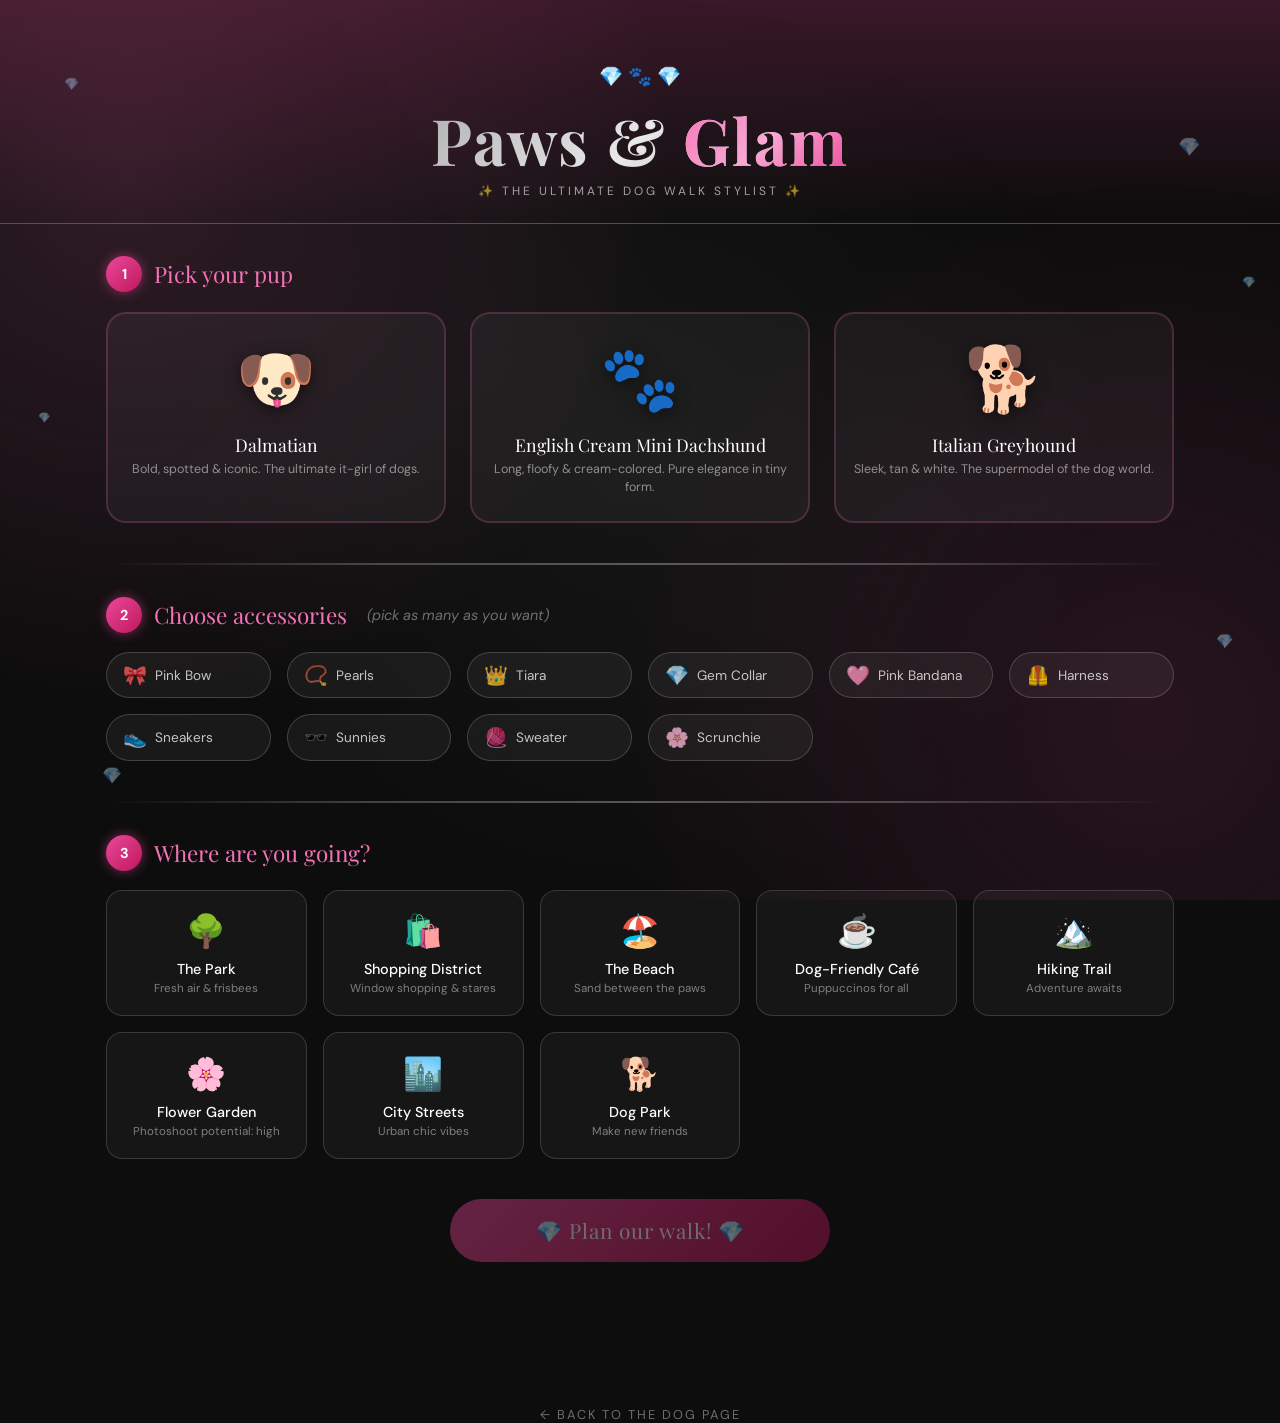
==== dogwalk.html @ 313663db "Add files via upload" ====
<!DOCTYPE html>
<html lang="en">
<head>
<meta charset="UTF-8">
<meta name="viewport" content="width=device-width, initial-scale=1.0">
<title>Paws & Glam 🐾 Dog Walk Planner</title>
<link href="https://fonts.googleapis.com/css2?family=Playfair+Display:ital,wght@0,400;0,700;1,400&family=DM+Sans:wght@300;400;500&display=swap" rel="stylesheet">
<style>
  :root {
    --pink: #f472b6;
    --hot-pink: #ec4899;
    --deep-pink: #be185d;
    --blush: #fce7f3;
    --black: #0d0d0d;
    --silver: #c0c0c0;
    --chrome: linear-gradient(135deg, #e8e8e8, #a0a0a0, #e8e8e8, #888, #e8e8e8);
    --white: #fff;
  }

  * { box-sizing: border-box; margin: 0; padding: 0; }

  body {
    font-family: 'DM Sans', sans-serif;
    background: #0d0d0d;
    color: #fff;
    min-height: 100vh;
    overflow-x: hidden;
  }

  /* ✨ Gem sparkles background */
  body::before {
    content: '';
    position: fixed;
    inset: 0;
    background-image:
      radial-gradient(circle at 10% 20%, rgba(244,114,182,0.15) 0%, transparent 40%),
      radial-gradient(circle at 90% 80%, rgba(236,72,153,0.12) 0%, transparent 40%),
      radial-gradient(circle at 50% 50%, rgba(192,192,192,0.05) 0%, transparent 60%);
    pointer-events: none;
    z-index: 0;
  }

  .sparkle {
    position: fixed;
    pointer-events: none;
    z-index: 0;
    animation: twinkle 3s infinite ease-in-out;
  }
  .sparkle::before {
    content: '💎';
    font-size: var(--sz, 14px);
    opacity: 0.4;
  }
  @keyframes twinkle {
    0%, 100% { opacity: 0.2; transform: scale(1) rotate(0deg); }
    50% { opacity: 0.7; transform: scale(1.3) rotate(20deg); }
  }

  header {
    position: relative;
    z-index: 10;
    text-align: center;
    padding: 3rem 1rem 1.5rem;
    background: linear-gradient(180deg, rgba(236,72,153,0.2) 0%, transparent 100%);
    border-bottom: 1px solid rgba(244,114,182,0.3);
  }

  header h1 {
    font-family: 'Playfair Display', serif;
    font-size: clamp(2.2rem, 6vw, 4rem);
    background: var(--chrome);
    -webkit-background-clip: text;
    -webkit-text-fill-color: transparent;
    background-clip: text;
    letter-spacing: 2px;
    text-shadow: none;
    line-height: 1.1;
  }

  header h1 span {
    background: linear-gradient(135deg, #f472b6, #f9a8d4, #ec4899);
    -webkit-background-clip: text;
    -webkit-text-fill-color: transparent;
    background-clip: text;
  }

  header p {
    font-size: 1rem;
    color: rgba(255,255,255,0.6);
    margin-top: 0.5rem;
    letter-spacing: 3px;
    text-transform: uppercase;
    font-size: 0.75rem;
  }

  .gem-divider {
    display: flex;
    justify-content: center;
    gap: 0.5rem;
    margin: 1rem 0;
    font-size: 1.2rem;
  }

  /* Steps */
  .steps-container {
    position: relative;
    z-index: 10;
    max-width: 1100px;
    margin: 0 auto;
    padding: 2rem 1rem 4rem;
  }

  .step-label {
    font-family: 'Playfair Display', serif;
    font-size: 1.4rem;
    color: var(--pink);
    margin-bottom: 1.2rem;
    display: flex;
    align-items: center;
    gap: 0.75rem;
  }

  .step-label .num {
    width: 36px;
    height: 36px;
    border-radius: 50%;
    background: linear-gradient(135deg, #ec4899, #be185d);
    display: flex;
    align-items: center;
    justify-content: center;
    font-size: 0.9rem;
    font-family: 'DM Sans', sans-serif;
    color: white;
    font-weight: 700;
    flex-shrink: 0;
    box-shadow: 0 0 12px rgba(236,72,153,0.5);
  }

  /* Dog cards */
  .dog-grid {
    display: grid;
    grid-template-columns: repeat(3, 1fr);
    gap: 1.5rem;
    margin-bottom: 2.5rem;
  }

  @media (max-width: 600px) { .dog-grid { grid-template-columns: 1fr; } }

  .dog-card {
    background: rgba(255,255,255,0.04);
    border: 2px solid rgba(244,114,182,0.2);
    border-radius: 20px;
    padding: 1.5rem 1rem;
    text-align: center;
    cursor: pointer;
    transition: all 0.3s ease;
    position: relative;
    overflow: hidden;
  }

  .dog-card::before {
    content: '';
    position: absolute;
    inset: 0;
    background: linear-gradient(135deg, rgba(244,114,182,0.1), transparent);
    opacity: 0;
    transition: opacity 0.3s;
  }

  .dog-card:hover::before, .dog-card.selected::before { opacity: 1; }

  .dog-card:hover, .dog-card.selected {
    border-color: var(--pink);
    transform: translateY(-4px);
    box-shadow: 0 8px 30px rgba(236,72,153,0.3), 0 0 0 1px rgba(244,114,182,0.3);
  }

  .dog-card.selected {
    border-color: var(--hot-pink);
    box-shadow: 0 8px 30px rgba(236,72,153,0.5), 0 0 20px rgba(236,72,153,0.2);
  }

  .dog-emoji {
    font-size: 4rem;
    display: block;
    margin-bottom: 0.75rem;
    filter: drop-shadow(0 4px 8px rgba(0,0,0,0.5));
  }

  .dog-name {
    font-family: 'Playfair Display', serif;
    font-size: 1.1rem;
    color: #fff;
    margin-bottom: 0.25rem;
  }

  .dog-desc {
    font-size: 0.78rem;
    color: rgba(255,255,255,0.5);
    line-height: 1.5;
  }

  .selected-badge {
    display: none;
    position: absolute;
    top: 10px;
    right: 10px;
    background: var(--hot-pink);
    color: white;
    font-size: 0.65rem;
    padding: 2px 8px;
    border-radius: 20px;
    font-weight: 700;
    letter-spacing: 1px;
    text-transform: uppercase;
  }

  .dog-card.selected .selected-badge { display: block; }

  /* Accessories */
  .acc-grid {
    display: grid;
    grid-template-columns: repeat(auto-fill, minmax(140px, 1fr));
    gap: 1rem;
    margin-bottom: 2.5rem;
  }

  .acc-chip {
    background: rgba(255,255,255,0.05);
    border: 1.5px solid rgba(192,192,192,0.25);
    border-radius: 50px;
    padding: 0.6rem 1rem;
    display: flex;
    align-items: center;
    gap: 0.5rem;
    cursor: pointer;
    transition: all 0.2s;
    font-size: 0.85rem;
    color: rgba(255,255,255,0.75);
    user-select: none;
  }

  .acc-chip:hover {
    border-color: var(--silver);
    background: rgba(192,192,192,0.1);
    color: #fff;
  }

  .acc-chip.selected {
    background: linear-gradient(135deg, rgba(244,114,182,0.25), rgba(236,72,153,0.15));
    border-color: var(--pink);
    color: #fff;
    box-shadow: 0 0 12px rgba(236,72,153,0.2);
  }

  .acc-chip .acc-icon { font-size: 1.2rem; }

  /* Walk locations */
  .loc-grid {
    display: grid;
    grid-template-columns: repeat(auto-fill, minmax(180px, 1fr));
    gap: 1rem;
    margin-bottom: 2.5rem;
  }

  .loc-card {
    background: rgba(255,255,255,0.04);
    border: 1.5px solid rgba(192,192,192,0.2);
    border-radius: 16px;
    padding: 1.2rem 1rem;
    cursor: pointer;
    transition: all 0.25s;
    text-align: center;
  }

  .loc-card:hover {
    border-color: rgba(244,114,182,0.4);
    background: rgba(244,114,182,0.07);
    transform: translateY(-2px);
  }

  .loc-card.selected {
    border-color: var(--pink);
    background: rgba(244,114,182,0.12);
    box-shadow: 0 4px 20px rgba(236,72,153,0.2);
  }

  .loc-icon { font-size: 2rem; display: block; margin-bottom: 0.5rem; }
  .loc-name { font-size: 0.9rem; font-weight: 500; color: #fff; }
  .loc-vibe { font-size: 0.72rem; color: rgba(255,255,255,0.45); margin-top: 0.2rem; }

  /* Go button */
  .go-btn {
    display: block;
    width: 100%;
    max-width: 380px;
    margin: 2rem auto;
    padding: 1.1rem 2rem;
    background: linear-gradient(135deg, #ec4899, #be185d, #ec4899);
    background-size: 200% auto;
    color: white;
    font-family: 'Playfair Display', serif;
    font-size: 1.3rem;
    border: none;
    border-radius: 50px;
    cursor: pointer;
    transition: all 0.4s;
    letter-spacing: 1px;
    box-shadow: 0 4px 25px rgba(236,72,153,0.4), inset 0 1px 0 rgba(255,255,255,0.2);
    position: relative;
    z-index: 10;
  }

  .go-btn:hover {
    background-position: right center;
    transform: translateY(-2px);
    box-shadow: 0 8px 35px rgba(236,72,153,0.6);
  }

  .go-btn:disabled {
    opacity: 0.4;
    cursor: not-allowed;
    transform: none;
    box-shadow: none;
  }

  /* Result card */
  .result-card {
    display: none;
    position: relative;
    z-index: 10;
    background: rgba(255,255,255,0.04);
    border: 1px solid rgba(244,114,182,0.4);
    border-radius: 24px;
    padding: 2.5rem 2rem;
    margin-top: 2rem;
    text-align: center;
    overflow: hidden;
    animation: slideUp 0.5s ease;
  }

  .result-card.visible { display: block; }

  @keyframes slideUp {
    from { opacity: 0; transform: translateY(30px); }
    to { opacity: 1; transform: translateY(0); }
  }

  .result-card::before {
    content: '';
    position: absolute;
    inset: 0;
    background: linear-gradient(135deg, rgba(244,114,182,0.08), rgba(0,0,0,0) 60%, rgba(192,192,192,0.05));
    pointer-events: none;
  }

  .result-scene {
    font-size: 5rem;
    display: block;
    margin: 1rem auto;
    line-height: 1;
    animation: bounce 1s ease infinite alternate;
  }

  @keyframes bounce {
    from { transform: translateY(0); }
    to { transform: translateY(-8px); }
  }

  .result-title {
    font-family: 'Playfair Display', serif;
    font-size: 1.8rem;
    color: var(--pink);
    margin-bottom: 0.75rem;
  }

  .result-story {
    font-size: 1rem;
    color: rgba(255,255,255,0.8);
    line-height: 1.8;
    max-width: 600px;
    margin: 0 auto 1.5rem;
  }

  .result-tags {
    display: flex;
    flex-wrap: wrap;
    gap: 0.5rem;
    justify-content: center;
    margin-bottom: 1.5rem;
  }

  .result-tag {
    background: linear-gradient(135deg, rgba(244,114,182,0.2), rgba(192,192,192,0.1));
    border: 1px solid rgba(244,114,182,0.4);
    border-radius: 50px;
    padding: 0.3rem 0.9rem;
    font-size: 0.8rem;
    color: var(--blush);
  }

  .again-btn {
    background: transparent;
    border: 1.5px solid rgba(244,114,182,0.5);
    color: var(--pink);
    padding: 0.7rem 2rem;
    border-radius: 50px;
    cursor: pointer;
    font-family: 'DM Sans', sans-serif;
    font-size: 0.9rem;
    transition: all 0.2s;
    margin-top: 0.5rem;
  }

  .again-btn:hover {
    background: rgba(244,114,182,0.1);
    border-color: var(--pink);
  }

  .loading-dots {
    display: inline-flex;
    gap: 6px;
    margin-top: 0.5rem;
  }

  .loading-dots span {
    width: 8px; height: 8px;
    background: var(--pink);
    border-radius: 50%;
    animation: dot 1.2s infinite ease-in-out;
  }

  .loading-dots span:nth-child(2) { animation-delay: 0.2s; }
  .loading-dots span:nth-child(3) { animation-delay: 0.4s; }

  @keyframes dot {
    0%, 80%, 100% { transform: scale(0.6); opacity: 0.4; }
    40% { transform: scale(1); opacity: 1; }
  }

  /* Chrome divider */
  .chrome-line {
    height: 2px;
    background: linear-gradient(90deg, transparent, #c0c0c0, #fff, #c0c0c0, transparent);
    margin: 2rem 0;
    border: none;
    opacity: 0.3;
  }

  .back-link {
    display: block;
    text-align: center;
    margin-top: 3rem;
    color: rgba(255,255,255,0.4);
    text-decoration: none;
    font-size: 0.8rem;
    letter-spacing: 2px;
    text-transform: uppercase;
    position: relative;
    z-index: 10;
    transition: color 0.2s;
  }
  .back-link:hover { color: var(--pink); }
</style>
</head>
<body>

<!-- Sparkle gems scattered in background -->
<div class="sparkle" style="top:8%;left:5%;--sz:12px;animation-delay:0s"></div>
<div class="sparkle" style="top:15%;left:92%;--sz:18px;animation-delay:0.8s"></div>
<div class="sparkle" style="top:45%;left:3%;--sz:10px;animation-delay:1.5s"></div>
<div class="sparkle" style="top:70%;left:95%;--sz:14px;animation-delay:0.4s"></div>
<div class="sparkle" style="top:85%;left:8%;--sz:16px;animation-delay:1.1s"></div>
<div class="sparkle" style="top:30%;left:97%;--sz:11px;animation-delay:2s"></div>

<header>
  <div class="gem-divider">💎 🐾 💎</div>
  <h1>Paws &amp; <span>Glam</span></h1>
  <p>✨ The ultimate dog walk stylist ✨</p>
</header>

<div class="steps-container">

  <!-- Step 1: Choose Dog -->
  <div class="step-label">
    <span class="num">1</span>
    Pick your pup
  </div>

  <div class="dog-grid">
    <div class="dog-card" data-dog="dalmatian" onclick="selectDog(this)">
      <span class="selected-badge">selected</span>
      <span class="dog-emoji">🐶</span>
      <div class="dog-name">Dalmatian</div>
      <div class="dog-desc">Bold, spotted & iconic. The ultimate it-girl of dogs.</div>
    </div>
    <div class="dog-card" data-dog="dachshund" onclick="selectDog(this)">
      <span class="selected-badge">selected</span>
      <span class="dog-emoji">🐾</span>
      <div class="dog-name">English Cream Mini Dachshund</div>
      <div class="dog-desc">Long, floofy & cream-colored. Pure elegance in tiny form.</div>
    </div>
    <div class="dog-card" data-dog="iggy" onclick="selectDog(this)">
      <span class="selected-badge">selected</span>
      <span class="dog-emoji">🐕</span>
      <div class="dog-name">Italian Greyhound</div>
      <div class="dog-desc">Sleek, tan & white. The supermodel of the dog world.</div>
    </div>
  </div>

  <hr class="chrome-line">

  <!-- Step 2: Accessories -->
  <div class="step-label">
    <span class="num">2</span>
    Choose accessories <span style="font-size:0.9rem;color:rgba(255,255,255,0.4);font-family:'DM Sans',sans-serif;font-style:italic;margin-left:0.5rem">(pick as many as you want)</span>
  </div>

  <div class="acc-grid" id="accGrid">
    <div class="acc-chip" data-acc="Pink Bow" onclick="toggleAcc(this)"><span class="acc-icon">🎀</span> Pink Bow</div>
    <div class="acc-chip" data-acc="Pearl Necklace" onclick="toggleAcc(this)"><span class="acc-icon">📿</span> Pearls</div>
    <div class="acc-chip" data-acc="Tiny Tiara" onclick="toggleAcc(this)"><span class="acc-icon">👑</span> Tiara</div>
    <div class="acc-chip" data-acc="Gem Collar" onclick="toggleAcc(this)"><span class="acc-icon">💎</span> Gem Collar</div>
    <div class="acc-chip" data-acc="Pink Bandana" onclick="toggleAcc(this)"><span class="acc-icon">🩷</span> Pink Bandana</div>
    <div class="acc-chip" data-acc="Sports Harness" onclick="toggleAcc(this)"><span class="acc-icon">🦺</span> Harness</div>
    <div class="acc-chip" data-acc="Tiny Sneakers" onclick="toggleAcc(this)"><span class="acc-icon">👟</span> Sneakers</div>
    <div class="acc-chip" data-acc="Sunglasses" onclick="toggleAcc(this)"><span class="acc-icon">🕶️</span> Sunnies</div>
    <div class="acc-chip" data-acc="Fluffy Sweater" onclick="toggleAcc(this)"><span class="acc-icon">🧶</span> Sweater</div>
    <div class="acc-chip" data-acc="Scrunchie" onclick="toggleAcc(this)"><span class="acc-icon">🌸</span> Scrunchie</div>
  </div>

  <hr class="chrome-line">

  <!-- Step 3: Walk location -->
  <div class="step-label">
    <span class="num">3</span>
    Where are you going?
  </div>

  <div class="loc-grid" id="locGrid">
    <div class="loc-card" data-loc="the park" data-emoji="🌳" onclick="selectLoc(this)">
      <span class="loc-icon">🌳</span>
      <div class="loc-name">The Park</div>
      <div class="loc-vibe">Fresh air & frisbees</div>
    </div>
    <div class="loc-card" data-loc="a fancy shopping district" data-emoji="🛍️" onclick="selectLoc(this)">
      <span class="loc-icon">🛍️</span>
      <div class="loc-name">Shopping District</div>
      <div class="loc-vibe">Window shopping & stares</div>
    </div>
    <div class="loc-card" data-loc="the beach" data-emoji="🏖️" onclick="selectLoc(this)">
      <span class="loc-icon">🏖️</span>
      <div class="loc-name">The Beach</div>
      <div class="loc-vibe">Sand between the paws</div>
    </div>
    <div class="loc-card" data-loc="a dog-friendly café" data-emoji="☕" onclick="selectLoc(this)">
      <span class="loc-icon">☕</span>
      <div class="loc-name">Dog-Friendly Café</div>
      <div class="loc-vibe">Puppuccinos for all</div>
    </div>
    <div class="loc-card" data-loc="a hiking trail" data-emoji="🏔️" onclick="selectLoc(this)">
      <span class="loc-icon">🏔️</span>
      <div class="loc-name">Hiking Trail</div>
      <div class="loc-vibe">Adventure awaits</div>
    </div>
    <div class="loc-card" data-loc="a flower garden" data-emoji="🌸" onclick="selectLoc(this)">
      <span class="loc-icon">🌸</span>
      <div class="loc-name">Flower Garden</div>
      <div class="loc-vibe">Photoshoot potential: high</div>
    </div>
    <div class="loc-card" data-loc="the city streets" data-emoji="🏙️" onclick="selectLoc(this)">
      <span class="loc-icon">🏙️</span>
      <div class="loc-name">City Streets</div>
      <div class="loc-vibe">Urban chic vibes</div>
    </div>
    <div class="loc-card" data-loc="a dog park" data-emoji="🐕" onclick="selectLoc(this)">
      <span class="loc-icon">🐕</span>
      <div class="loc-name">Dog Park</div>
      <div class="loc-vibe">Make new friends</div>
    </div>
  </div>

  <button class="go-btn" id="goBtn" onclick="generateWalk()" disabled>
    💎 Plan our walk! 💎
  </button>

  <!-- Result -->
  <div class="result-card" id="resultCard">
    <span class="result-scene" id="resultScene">🐾</span>
    <div class="result-title" id="resultTitle">Walk of the Century</div>
    <div class="result-story" id="resultStory">
      <div class="loading-dots"><span></span><span></span><span></span></div>
    </div>
    <div class="result-tags" id="resultTags"></div>
    <button class="again-btn" onclick="resetAll()">↩ Start over</button>
  </div>

</div>

<a href="scratch.html" class="back-link">← Back to the dog page</a>

<script>
  let selectedDog = null;
  let selectedAccs = new Set();
  let selectedLoc = null;

  const dogEmojis = {
    dalmatian: '🐶',
    dachshund: '🐾',
    iggy: '🐕'
  };

  const dogNames = {
    dalmatian: 'Dalmatian',
    dachshund: 'English Cream Mini Dachshund',
    iggy: 'Italian Greyhound'
  };

  function selectDog(el) {
    document.querySelectorAll('.dog-card').forEach(c => c.classList.remove('selected'));
    el.classList.add('selected');
    selectedDog = el.dataset.dog;
    checkReady();
  }

  function toggleAcc(el) {
    el.classList.toggle('selected');
    if (el.classList.contains('selected')) {
      selectedAccs.add(el.dataset.acc);
    } else {
      selectedAccs.delete(el.dataset.acc);
    }
  }

  function selectLoc(el) {
    document.querySelectorAll('.loc-card').forEach(c => c.classList.remove('selected'));
    el.classList.add('selected');
    selectedLoc = { name: el.dataset.loc, emoji: el.dataset.emoji };
    checkReady();
  }

  function checkReady() {
    document.getElementById('goBtn').disabled = !(selectedDog && selectedLoc);
  }

  async function generateWalk() {
    if (!selectedDog || !selectedLoc) return;

    const card = document.getElementById('resultCard');
    card.classList.add('visible');
    card.scrollIntoView({ behavior: 'smooth', block: 'center' });

    document.getElementById('resultScene').textContent = '✨';
    document.getElementById('resultTitle').textContent = 'Styling your pup...';
    document.getElementById('resultStory').innerHTML = '<div class="loading-dots"><span></span><span></span><span></span></div>';
    document.getElementById('resultTags').innerHTML = '';
    document.getElementById('goBtn').disabled = true;

    const accList = selectedAccs.size > 0
      ? [...selectedAccs].join(', ')
      : 'no accessories (au naturel!)';

    const prompt = `You are a fun, glamorous, pink-obsessed dog lifestyle writer. Write a short, adorable, chic and funny walk story (3-4 sentences) about taking a ${dogNames[selectedDog]} wearing ${accList} for a walk to ${selectedLoc.name}. Make it feel luxurious, cute and a little dramatic. End with one sassy walk tip. No hashtags.`;

    try {
      const response = await fetch('https://api.anthropic.com/v1/messages', {
        method: 'POST',
        headers: { 'Content-Type': 'application/json' },
        body: JSON.stringify({
          model: 'claude-sonnet-4-20250514',
          max_tokens: 1000,
          messages: [{ role: 'user', content: prompt }]
        })
      });

      const data = await response.json();
      const story = data.content?.find(b => b.type === 'text')?.text || 'What a stunning walk!';

      document.getElementById('resultScene').textContent = selectedLoc.emoji + ' ' + dogEmojis[selectedDog];
      document.getElementById('resultTitle').textContent = `${dogNames[selectedDog]} does ${selectedLoc.name} 💅`;
      document.getElementById('resultStory').textContent = story;

      const tags = [dogNames[selectedDog], selectedLoc.name, ...selectedAccs].map(t =>
        `<span class="result-tag">${t}</span>`
      ).join('');
      document.getElementById('resultTags').innerHTML = tags;

    } catch (e) {
      document.getElementById('resultStory').textContent = 'Your pup is already the most glamorous one at ' + selectedLoc.name + '. No story needed — just vibes. 💎';
    }

    document.getElementById('goBtn').disabled = false;
  }

  function resetAll() {
    selectedDog = null;
    selectedAccs = new Set();
    selectedLoc = null;
    document.querySelectorAll('.dog-card, .acc-chip, .loc-card').forEach(el => el.classList.remove('selected'));
    document.getElementById('resultCard').classList.remove('visible');
    checkReady();
    window.scrollTo({ top: 0, behavior: 'smooth' });
  }
</script>
</body>
</html>
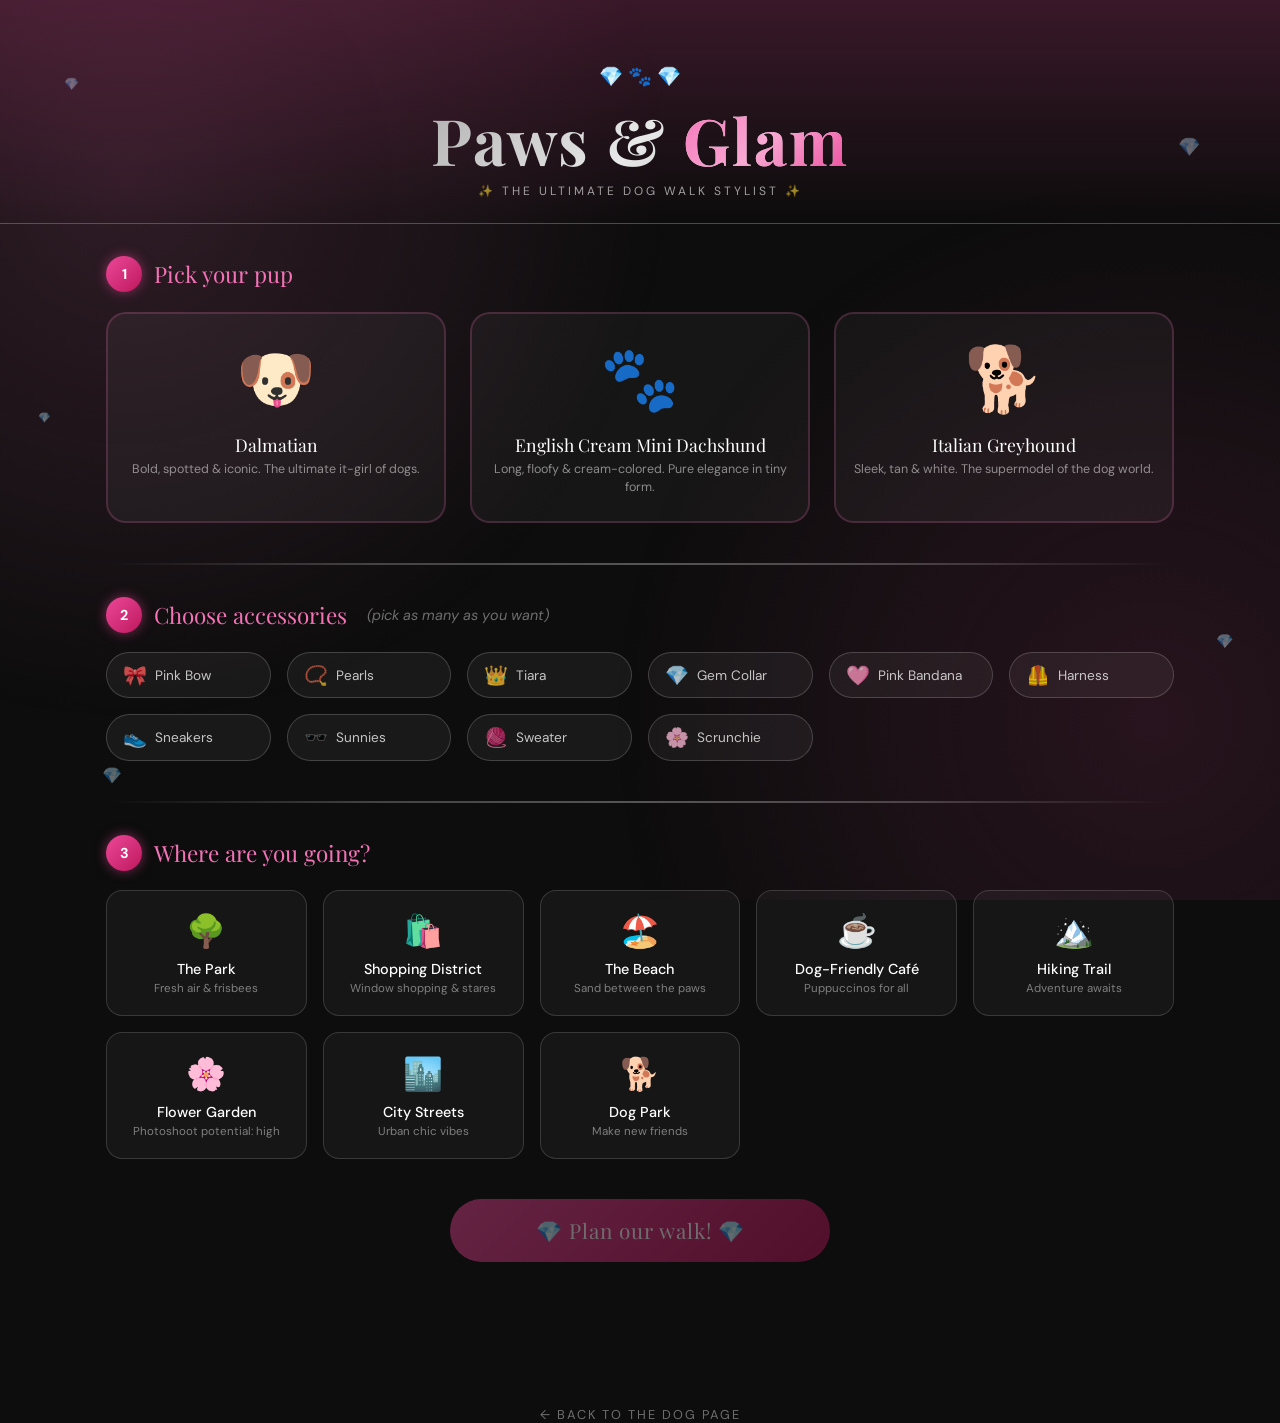
==== commit d5c89a18: "Add files via upload" ====
--- a/dogwalk.html
+++ b/dogwalk.html
@@ -3,490 +3,87 @@
 <head>
 <meta charset="UTF-8">
 <meta name="viewport" content="width=device-width, initial-scale=1.0">
-<title>Paws & Glam 🐾 Dog Walk Planner</title>
+<title>Paws & Glam — Dog Walk Stylist</title>
 <link href="https://fonts.googleapis.com/css2?family=Playfair+Display:ital,wght@0,400;0,700;1,400&family=DM+Sans:wght@300;400;500&display=swap" rel="stylesheet">
 <style>
-  :root {
-    --pink: #f472b6;
-    --hot-pink: #ec4899;
-    --deep-pink: #be185d;
-    --blush: #fce7f3;
-    --black: #0d0d0d;
-    --silver: #c0c0c0;
-    --chrome: linear-gradient(135deg, #e8e8e8, #a0a0a0, #e8e8e8, #888, #e8e8e8);
-    --white: #fff;
-  }
-
-  * { box-sizing: border-box; margin: 0; padding: 0; }
-
-  body {
-    font-family: 'DM Sans', sans-serif;
-    background: #0d0d0d;
-    color: #fff;
-    min-height: 100vh;
-    overflow-x: hidden;
-  }
-
-  /* ✨ Gem sparkles background */
-  body::before {
-    content: '';
-    position: fixed;
-    inset: 0;
-    background-image:
-      radial-gradient(circle at 10% 20%, rgba(244,114,182,0.15) 0%, transparent 40%),
-      radial-gradient(circle at 90% 80%, rgba(236,72,153,0.12) 0%, transparent 40%),
-      radial-gradient(circle at 50% 50%, rgba(192,192,192,0.05) 0%, transparent 60%);
-    pointer-events: none;
-    z-index: 0;
-  }
-
-  .sparkle {
-    position: fixed;
-    pointer-events: none;
-    z-index: 0;
-    animation: twinkle 3s infinite ease-in-out;
-  }
-  .sparkle::before {
-    content: '💎';
-    font-size: var(--sz, 14px);
-    opacity: 0.4;
-  }
-  @keyframes twinkle {
-    0%, 100% { opacity: 0.2; transform: scale(1) rotate(0deg); }
-    50% { opacity: 0.7; transform: scale(1.3) rotate(20deg); }
-  }
-
-  header {
-    position: relative;
-    z-index: 10;
-    text-align: center;
-    padding: 3rem 1rem 1.5rem;
-    background: linear-gradient(180deg, rgba(236,72,153,0.2) 0%, transparent 100%);
-    border-bottom: 1px solid rgba(244,114,182,0.3);
-  }
-
-  header h1 {
-    font-family: 'Playfair Display', serif;
-    font-size: clamp(2.2rem, 6vw, 4rem);
-    background: var(--chrome);
-    -webkit-background-clip: text;
-    -webkit-text-fill-color: transparent;
-    background-clip: text;
-    letter-spacing: 2px;
-    text-shadow: none;
-    line-height: 1.1;
-  }
-
-  header h1 span {
-    background: linear-gradient(135deg, #f472b6, #f9a8d4, #ec4899);
-    -webkit-background-clip: text;
-    -webkit-text-fill-color: transparent;
-    background-clip: text;
-  }
-
-  header p {
-    font-size: 1rem;
-    color: rgba(255,255,255,0.6);
-    margin-top: 0.5rem;
-    letter-spacing: 3px;
-    text-transform: uppercase;
-    font-size: 0.75rem;
-  }
-
-  .gem-divider {
-    display: flex;
-    justify-content: center;
-    gap: 0.5rem;
-    margin: 1rem 0;
-    font-size: 1.2rem;
-  }
-
-  /* Steps */
-  .steps-container {
-    position: relative;
-    z-index: 10;
-    max-width: 1100px;
-    margin: 0 auto;
-    padding: 2rem 1rem 4rem;
-  }
-
-  .step-label {
-    font-family: 'Playfair Display', serif;
-    font-size: 1.4rem;
-    color: var(--pink);
-    margin-bottom: 1.2rem;
-    display: flex;
-    align-items: center;
-    gap: 0.75rem;
-  }
-
-  .step-label .num {
-    width: 36px;
-    height: 36px;
-    border-radius: 50%;
-    background: linear-gradient(135deg, #ec4899, #be185d);
-    display: flex;
-    align-items: center;
-    justify-content: center;
-    font-size: 0.9rem;
-    font-family: 'DM Sans', sans-serif;
-    color: white;
-    font-weight: 700;
-    flex-shrink: 0;
-    box-shadow: 0 0 12px rgba(236,72,153,0.5);
-  }
-
-  /* Dog cards */
-  .dog-grid {
-    display: grid;
-    grid-template-columns: repeat(3, 1fr);
-    gap: 1.5rem;
-    margin-bottom: 2.5rem;
-  }
-
-  @media (max-width: 600px) { .dog-grid { grid-template-columns: 1fr; } }
-
-  .dog-card {
-    background: rgba(255,255,255,0.04);
-    border: 2px solid rgba(244,114,182,0.2);
-    border-radius: 20px;
-    padding: 1.5rem 1rem;
-    text-align: center;
-    cursor: pointer;
-    transition: all 0.3s ease;
-    position: relative;
-    overflow: hidden;
-  }
-
-  .dog-card::before {
-    content: '';
-    position: absolute;
-    inset: 0;
-    background: linear-gradient(135deg, rgba(244,114,182,0.1), transparent);
-    opacity: 0;
-    transition: opacity 0.3s;
-  }
-
-  .dog-card:hover::before, .dog-card.selected::before { opacity: 1; }
-
-  .dog-card:hover, .dog-card.selected {
-    border-color: var(--pink);
-    transform: translateY(-4px);
-    box-shadow: 0 8px 30px rgba(236,72,153,0.3), 0 0 0 1px rgba(244,114,182,0.3);
-  }
-
-  .dog-card.selected {
-    border-color: var(--hot-pink);
-    box-shadow: 0 8px 30px rgba(236,72,153,0.5), 0 0 20px rgba(236,72,153,0.2);
-  }
-
-  .dog-emoji {
-    font-size: 4rem;
-    display: block;
-    margin-bottom: 0.75rem;
-    filter: drop-shadow(0 4px 8px rgba(0,0,0,0.5));
-  }
-
-  .dog-name {
-    font-family: 'Playfair Display', serif;
-    font-size: 1.1rem;
-    color: #fff;
-    margin-bottom: 0.25rem;
-  }
-
-  .dog-desc {
-    font-size: 0.78rem;
-    color: rgba(255,255,255,0.5);
-    line-height: 1.5;
-  }
-
-  .selected-badge {
-    display: none;
-    position: absolute;
-    top: 10px;
-    right: 10px;
-    background: var(--hot-pink);
-    color: white;
-    font-size: 0.65rem;
-    padding: 2px 8px;
-    border-radius: 20px;
-    font-weight: 700;
-    letter-spacing: 1px;
-    text-transform: uppercase;
-  }
-
-  .dog-card.selected .selected-badge { display: block; }
-
-  /* Accessories */
-  .acc-grid {
-    display: grid;
-    grid-template-columns: repeat(auto-fill, minmax(140px, 1fr));
-    gap: 1rem;
-    margin-bottom: 2.5rem;
-  }
-
-  .acc-chip {
-    background: rgba(255,255,255,0.05);
-    border: 1.5px solid rgba(192,192,192,0.25);
-    border-radius: 50px;
-    padding: 0.6rem 1rem;
-    display: flex;
-    align-items: center;
-    gap: 0.5rem;
-    cursor: pointer;
-    transition: all 0.2s;
-    font-size: 0.85rem;
-    color: rgba(255,255,255,0.75);
-    user-select: none;
-  }
-
-  .acc-chip:hover {
-    border-color: var(--silver);
-    background: rgba(192,192,192,0.1);
-    color: #fff;
-  }
-
-  .acc-chip.selected {
-    background: linear-gradient(135deg, rgba(244,114,182,0.25), rgba(236,72,153,0.15));
-    border-color: var(--pink);
-    color: #fff;
-    box-shadow: 0 0 12px rgba(236,72,153,0.2);
-  }
-
-  .acc-chip .acc-icon { font-size: 1.2rem; }
-
-  /* Walk locations */
-  .loc-grid {
-    display: grid;
-    grid-template-columns: repeat(auto-fill, minmax(180px, 1fr));
-    gap: 1rem;
-    margin-bottom: 2.5rem;
-  }
-
-  .loc-card {
-    background: rgba(255,255,255,0.04);
-    border: 1.5px solid rgba(192,192,192,0.2);
-    border-radius: 16px;
-    padding: 1.2rem 1rem;
-    cursor: pointer;
-    transition: all 0.25s;
-    text-align: center;
-  }
-
-  .loc-card:hover {
-    border-color: rgba(244,114,182,0.4);
-    background: rgba(244,114,182,0.07);
-    transform: translateY(-2px);
-  }
-
-  .loc-card.selected {
-    border-color: var(--pink);
-    background: rgba(244,114,182,0.12);
-    box-shadow: 0 4px 20px rgba(236,72,153,0.2);
-  }
-
-  .loc-icon { font-size: 2rem; display: block; margin-bottom: 0.5rem; }
-  .loc-name { font-size: 0.9rem; font-weight: 500; color: #fff; }
-  .loc-vibe { font-size: 0.72rem; color: rgba(255,255,255,0.45); margin-top: 0.2rem; }
-
-  /* Go button */
-  .go-btn {
-    display: block;
-    width: 100%;
-    max-width: 380px;
-    margin: 2rem auto;
-    padding: 1.1rem 2rem;
-    background: linear-gradient(135deg, #ec4899, #be185d, #ec4899);
-    background-size: 200% auto;
-    color: white;
-    font-family: 'Playfair Display', serif;
-    font-size: 1.3rem;
-    border: none;
-    border-radius: 50px;
-    cursor: pointer;
-    transition: all 0.4s;
-    letter-spacing: 1px;
-    box-shadow: 0 4px 25px rgba(236,72,153,0.4), inset 0 1px 0 rgba(255,255,255,0.2);
-    position: relative;
-    z-index: 10;
-  }
-
-  .go-btn:hover {
-    background-position: right center;
-    transform: translateY(-2px);
-    box-shadow: 0 8px 35px rgba(236,72,153,0.6);
-  }
-
-  .go-btn:disabled {
-    opacity: 0.4;
-    cursor: not-allowed;
-    transform: none;
-    box-shadow: none;
-  }
-
-  /* Result card */
-  .result-card {
-    display: none;
-    position: relative;
-    z-index: 10;
-    background: rgba(255,255,255,0.04);
-    border: 1px solid rgba(244,114,182,0.4);
-    border-radius: 24px;
-    padding: 2.5rem 2rem;
-    margin-top: 2rem;
-    text-align: center;
-    overflow: hidden;
-    animation: slideUp 0.5s ease;
-  }
-
-  .result-card.visible { display: block; }
-
-  @keyframes slideUp {
-    from { opacity: 0; transform: translateY(30px); }
-    to { opacity: 1; transform: translateY(0); }
-  }
-
-  .result-card::before {
-    content: '';
-    position: absolute;
-    inset: 0;
-    background: linear-gradient(135deg, rgba(244,114,182,0.08), rgba(0,0,0,0) 60%, rgba(192,192,192,0.05));
-    pointer-events: none;
-  }
-
-  .result-scene {
-    font-size: 5rem;
-    display: block;
-    margin: 1rem auto;
-    line-height: 1;
-    animation: bounce 1s ease infinite alternate;
-  }
-
-  @keyframes bounce {
-    from { transform: translateY(0); }
-    to { transform: translateY(-8px); }
-  }
-
-  .result-title {
-    font-family: 'Playfair Display', serif;
-    font-size: 1.8rem;
-    color: var(--pink);
-    margin-bottom: 0.75rem;
-  }
-
-  .result-story {
-    font-size: 1rem;
-    color: rgba(255,255,255,0.8);
-    line-height: 1.8;
-    max-width: 600px;
-    margin: 0 auto 1.5rem;
-  }
-
-  .result-tags {
-    display: flex;
-    flex-wrap: wrap;
-    gap: 0.5rem;
-    justify-content: center;
-    margin-bottom: 1.5rem;
-  }
-
-  .result-tag {
-    background: linear-gradient(135deg, rgba(244,114,182,0.2), rgba(192,192,192,0.1));
-    border: 1px solid rgba(244,114,182,0.4);
-    border-radius: 50px;
-    padding: 0.3rem 0.9rem;
-    font-size: 0.8rem;
-    color: var(--blush);
-  }
-
-  .again-btn {
-    background: transparent;
-    border: 1.5px solid rgba(244,114,182,0.5);
-    color: var(--pink);
-    padding: 0.7rem 2rem;
-    border-radius: 50px;
-    cursor: pointer;
-    font-family: 'DM Sans', sans-serif;
-    font-size: 0.9rem;
-    transition: all 0.2s;
-    margin-top: 0.5rem;
-  }
-
-  .again-btn:hover {
-    background: rgba(244,114,182,0.1);
-    border-color: var(--pink);
-  }
-
-  .loading-dots {
-    display: inline-flex;
-    gap: 6px;
-    margin-top: 0.5rem;
-  }
-
-  .loading-dots span {
-    width: 8px; height: 8px;
-    background: var(--pink);
-    border-radius: 50%;
-    animation: dot 1.2s infinite ease-in-out;
-  }
-
-  .loading-dots span:nth-child(2) { animation-delay: 0.2s; }
-  .loading-dots span:nth-child(3) { animation-delay: 0.4s; }
-
-  @keyframes dot {
-    0%, 80%, 100% { transform: scale(0.6); opacity: 0.4; }
-    40% { transform: scale(1); opacity: 1; }
-  }
-
-  /* Chrome divider */
-  .chrome-line {
-    height: 2px;
-    background: linear-gradient(90deg, transparent, #c0c0c0, #fff, #c0c0c0, transparent);
-    margin: 2rem 0;
-    border: none;
-    opacity: 0.3;
-  }
-
-  .back-link {
-    display: block;
-    text-align: center;
-    margin-top: 3rem;
-    color: rgba(255,255,255,0.4);
-    text-decoration: none;
-    font-size: 0.8rem;
-    letter-spacing: 2px;
-    text-transform: uppercase;
-    position: relative;
-    z-index: 10;
-    transition: color 0.2s;
-  }
-  .back-link:hover { color: var(--pink); }
+  :root { --pink:#f472b6; --hot-pink:#ec4899; --deep-pink:#be185d; --blush:#fce7f3; }
+  * { box-sizing:border-box; margin:0; padding:0; }
+  body { font-family:'DM Sans',sans-serif; background:#0d0d0d; color:#fff; min-height:100vh; overflow-x:hidden; }
+  body::before { content:''; position:fixed; inset:0; background-image:radial-gradient(circle at 10% 20%,rgba(244,114,182,.15) 0%,transparent 40%),radial-gradient(circle at 90% 80%,rgba(236,72,153,.12) 0%,transparent 40%); pointer-events:none; z-index:0; }
+  .sparkle { position:fixed; pointer-events:none; z-index:0; animation:twinkle 3s infinite ease-in-out; }
+  .sparkle::before { content:'💎'; font-size:var(--sz,14px); opacity:.4; }
+  @keyframes twinkle { 0%,100%{opacity:.2;transform:scale(1) rotate(0deg)} 50%{opacity:.7;transform:scale(1.3) rotate(20deg)} }
+  header { position:relative; z-index:10; text-align:center; padding:3rem 1rem 1.5rem; background:linear-gradient(180deg,rgba(236,72,153,.2) 0%,transparent 100%); border-bottom:1px solid rgba(244,114,182,.3); }
+  header h1 { font-family:'Playfair Display',serif; font-size:clamp(2.2rem,6vw,4rem); background:linear-gradient(135deg,#e8e8e8,#a0a0a0,#e8e8e8,#888,#e8e8e8); -webkit-background-clip:text; -webkit-text-fill-color:transparent; background-clip:text; letter-spacing:2px; line-height:1.1; }
+  header h1 span { background:linear-gradient(135deg,#f472b6,#f9a8d4,#ec4899); -webkit-background-clip:text; -webkit-text-fill-color:transparent; background-clip:text; }
+  header p { font-size:.75rem; color:rgba(255,255,255,.6); margin-top:.5rem; letter-spacing:3px; text-transform:uppercase; }
+  .gem-divider { display:flex; justify-content:center; gap:.5rem; margin:1rem 0; font-size:1.2rem; }
+  .steps-container { position:relative; z-index:10; max-width:1100px; margin:0 auto; padding:2rem 1rem 4rem; }
+  .step-label { font-family:'Playfair Display',serif; font-size:1.4rem; color:var(--pink); margin-bottom:1.2rem; display:flex; align-items:center; gap:.75rem; }
+  .step-label .num { width:36px; height:36px; border-radius:50%; background:linear-gradient(135deg,#ec4899,#be185d); display:flex; align-items:center; justify-content:center; font-size:.9rem; font-family:'DM Sans',sans-serif; color:white; font-weight:700; flex-shrink:0; box-shadow:0 0 12px rgba(236,72,153,.5); }
+  .dog-grid { display:grid; grid-template-columns:repeat(3,1fr); gap:1.5rem; margin-bottom:2.5rem; }
+  @media(max-width:600px){.dog-grid{grid-template-columns:1fr}}
+  .dog-card { background:rgba(255,255,255,.04); border:2px solid rgba(244,114,182,.2); border-radius:20px; padding:1.5rem 1rem; text-align:center; cursor:pointer; transition:all .3s; position:relative; overflow:hidden; }
+  .dog-card:hover,.dog-card.selected { border-color:var(--pink); transform:translateY(-4px); box-shadow:0 8px 30px rgba(236,72,153,.3); }
+  .dog-card.selected { border-color:var(--hot-pink); box-shadow:0 8px 30px rgba(236,72,153,.5); }
+  .dog-emoji { font-size:4rem; display:block; margin-bottom:.75rem; }
+  .dog-name { font-family:'Playfair Display',serif; font-size:1.1rem; color:#fff; margin-bottom:.25rem; }
+  .dog-desc { font-size:.78rem; color:rgba(255,255,255,.5); line-height:1.5; }
+  .selected-badge { display:none; position:absolute; top:10px; right:10px; background:var(--hot-pink); color:white; font-size:.65rem; padding:2px 8px; border-radius:20px; font-weight:700; letter-spacing:1px; text-transform:uppercase; }
+  .dog-card.selected .selected-badge { display:block; }
+  .acc-grid { display:grid; grid-template-columns:repeat(auto-fill,minmax(140px,1fr)); gap:1rem; margin-bottom:2.5rem; }
+  .acc-chip { background:rgba(255,255,255,.05); border:1.5px solid rgba(192,192,192,.25); border-radius:50px; padding:.6rem 1rem; display:flex; align-items:center; gap:.5rem; cursor:pointer; transition:all .2s; font-size:.85rem; color:rgba(255,255,255,.75); user-select:none; }
+  .acc-chip:hover { border-color:#c0c0c0; background:rgba(192,192,192,.1); color:#fff; }
+  .acc-chip.selected { background:linear-gradient(135deg,rgba(244,114,182,.25),rgba(236,72,153,.15)); border-color:var(--pink); color:#fff; box-shadow:0 0 12px rgba(236,72,153,.2); }
+  .acc-icon { font-size:1.2rem; }
+  .loc-grid { display:grid; grid-template-columns:repeat(auto-fill,minmax(180px,1fr)); gap:1rem; margin-bottom:2.5rem; }
+  .loc-card { background:rgba(255,255,255,.04); border:1.5px solid rgba(192,192,192,.2); border-radius:16px; padding:1.2rem 1rem; cursor:pointer; transition:all .25s; text-align:center; }
+  .loc-card:hover { border-color:rgba(244,114,182,.4); background:rgba(244,114,182,.07); transform:translateY(-2px); }
+  .loc-card.selected { border-color:var(--pink); background:rgba(244,114,182,.12); box-shadow:0 4px 20px rgba(236,72,153,.2); }
+  .loc-icon { font-size:2rem; display:block; margin-bottom:.5rem; }
+  .loc-name { font-size:.9rem; font-weight:500; color:#fff; }
+  .loc-vibe { font-size:.72rem; color:rgba(255,255,255,.45); margin-top:.2rem; }
+  .go-btn { display:block; width:100%; max-width:380px; margin:2rem auto; padding:1.1rem 2rem; background:linear-gradient(135deg,#ec4899,#be185d,#ec4899); background-size:200% auto; color:white; font-family:'Playfair Display',serif; font-size:1.3rem; border:none; border-radius:50px; cursor:pointer; transition:all .4s; letter-spacing:1px; box-shadow:0 4px 25px rgba(236,72,153,.4); position:relative; z-index:10; }
+  .go-btn:hover { background-position:right center; transform:translateY(-2px); box-shadow:0 8px 35px rgba(236,72,153,.6); }
+  .go-btn:disabled { opacity:.4; cursor:not-allowed; transform:none; box-shadow:none; }
+  .result-card { display:none; position:relative; z-index:10; background:rgba(255,255,255,.04); border:1px solid rgba(244,114,182,.4); border-radius:24px; padding:2.5rem 2rem; margin-top:2rem; text-align:center; overflow:hidden; animation:slideUp .5s ease; }
+  .result-card.visible { display:block; }
+  @keyframes slideUp { from{opacity:0;transform:translateY(30px)} to{opacity:1;transform:translateY(0)} }
+  .result-scene { font-size:5rem; display:block; margin:1rem auto; line-height:1; animation:bounce 1s ease infinite alternate; }
+  @keyframes bounce { from{transform:translateY(0)} to{transform:translateY(-8px)} }
+  .result-title { font-family:'Playfair Display',serif; font-size:1.8rem; color:var(--pink); margin-bottom:.75rem; }
+  .result-story { font-size:1rem; color:rgba(255,255,255,.8); line-height:1.8; max-width:600px; margin:0 auto 1.5rem; }
+  .result-tags { display:flex; flex-wrap:wrap; gap:.5rem; justify-content:center; margin-bottom:1.5rem; }
+  .result-tag { background:linear-gradient(135deg,rgba(244,114,182,.2),rgba(192,192,192,.1)); border:1px solid rgba(244,114,182,.4); border-radius:50px; padding:.3rem .9rem; font-size:.8rem; color:var(--blush); }
+  .again-btn { background:transparent; border:1.5px solid rgba(244,114,182,.5); color:var(--pink); padding:.7rem 2rem; border-radius:50px; cursor:pointer; font-family:'DM Sans',sans-serif; font-size:.9rem; transition:all .2s; margin-top:.5rem; }
+  .again-btn:hover { background:rgba(244,114,182,.1); border-color:var(--pink); }
+  .loading-dots { display:inline-flex; gap:6px; margin-top:.5rem; }
+  .loading-dots span { width:8px; height:8px; background:var(--pink); border-radius:50%; animation:dot 1.2s infinite ease-in-out; }
+  .loading-dots span:nth-child(2){animation-delay:.2s}
+  .loading-dots span:nth-child(3){animation-delay:.4s}
+  @keyframes dot { 0%,80%,100%{transform:scale(.6);opacity:.4} 40%{transform:scale(1);opacity:1} }
+  .chrome-line { height:2px; background:linear-gradient(90deg,transparent,#c0c0c0,#fff,#c0c0c0,transparent); margin:2rem 0; border:none; opacity:.3; }
+  .back-link { display:block; text-align:center; margin-top:3rem; color:rgba(255,255,255,.4); text-decoration:none; font-size:.8rem; letter-spacing:2px; text-transform:uppercase; position:relative; z-index:10; transition:color .2s; }
+  .back-link:hover { color:var(--pink); }
 </style>
 </head>
 <body>
 
-<!-- Sparkle gems scattered in background -->
 <div class="sparkle" style="top:8%;left:5%;--sz:12px;animation-delay:0s"></div>
-<div class="sparkle" style="top:15%;left:92%;--sz:18px;animation-delay:0.8s"></div>
+<div class="sparkle" style="top:15%;left:92%;--sz:18px;animation-delay:.8s"></div>
 <div class="sparkle" style="top:45%;left:3%;--sz:10px;animation-delay:1.5s"></div>
-<div class="sparkle" style="top:70%;left:95%;--sz:14px;animation-delay:0.4s"></div>
+<div class="sparkle" style="top:70%;left:95%;--sz:14px;animation-delay:.4s"></div>
 <div class="sparkle" style="top:85%;left:8%;--sz:16px;animation-delay:1.1s"></div>
-<div class="sparkle" style="top:30%;left:97%;--sz:11px;animation-delay:2s"></div>
 
 <header>
   <div class="gem-divider">💎 🐾 💎</div>
   <h1>Paws &amp; <span>Glam</span></h1>
-  <p>✨ The ultimate dog walk stylist ✨</p>
+  <p>✨ the ultimate dog walk stylist ✨</p>
 </header>
 
 <div class="steps-container">
 
-  <!-- Step 1: Choose Dog -->
-  <div class="step-label">
-    <span class="num">1</span>
-    Pick your pup
-  </div>
-
+  <div class="step-label"><span class="num">1</span> Pick your pup</div>
   <div class="dog-grid">
     <div class="dog-card" data-dog="dalmatian" onclick="selectDog(this)">
       <span class="selected-badge">selected</span>
@@ -510,13 +107,8 @@
 
   <hr class="chrome-line">
 
-  <!-- Step 2: Accessories -->
-  <div class="step-label">
-    <span class="num">2</span>
-    Choose accessories <span style="font-size:0.9rem;color:rgba(255,255,255,0.4);font-family:'DM Sans',sans-serif;font-style:italic;margin-left:0.5rem">(pick as many as you want)</span>
-  </div>
-
-  <div class="acc-grid" id="accGrid">
+  <div class="step-label"><span class="num">2</span> Choose accessories <span style="font-size:.9rem;color:rgba(255,255,255,.4);font-family:'DM Sans',sans-serif;font-style:italic;margin-left:.5rem">(pick as many as you want)</span></div>
+  <div class="acc-grid">
     <div class="acc-chip" data-acc="Pink Bow" onclick="toggleAcc(this)"><span class="acc-icon">🎀</span> Pink Bow</div>
     <div class="acc-chip" data-acc="Pearl Necklace" onclick="toggleAcc(this)"><span class="acc-icon">📿</span> Pearls</div>
     <div class="acc-chip" data-acc="Tiny Tiara" onclick="toggleAcc(this)"><span class="acc-icon">👑</span> Tiara</div>
@@ -531,66 +123,24 @@
 
   <hr class="chrome-line">
 
-  <!-- Step 3: Walk location -->
-  <div class="step-label">
-    <span class="num">3</span>
-    Where are you going?
-  </div>
-
-  <div class="loc-grid" id="locGrid">
-    <div class="loc-card" data-loc="the park" data-emoji="🌳" onclick="selectLoc(this)">
-      <span class="loc-icon">🌳</span>
-      <div class="loc-name">The Park</div>
-      <div class="loc-vibe">Fresh air & frisbees</div>
-    </div>
-    <div class="loc-card" data-loc="a fancy shopping district" data-emoji="🛍️" onclick="selectLoc(this)">
-      <span class="loc-icon">🛍️</span>
-      <div class="loc-name">Shopping District</div>
-      <div class="loc-vibe">Window shopping & stares</div>
-    </div>
-    <div class="loc-card" data-loc="the beach" data-emoji="🏖️" onclick="selectLoc(this)">
-      <span class="loc-icon">🏖️</span>
-      <div class="loc-name">The Beach</div>
-      <div class="loc-vibe">Sand between the paws</div>
-    </div>
-    <div class="loc-card" data-loc="a dog-friendly café" data-emoji="☕" onclick="selectLoc(this)">
-      <span class="loc-icon">☕</span>
-      <div class="loc-name">Dog-Friendly Café</div>
-      <div class="loc-vibe">Puppuccinos for all</div>
-    </div>
-    <div class="loc-card" data-loc="a hiking trail" data-emoji="🏔️" onclick="selectLoc(this)">
-      <span class="loc-icon">🏔️</span>
-      <div class="loc-name">Hiking Trail</div>
-      <div class="loc-vibe">Adventure awaits</div>
-    </div>
-    <div class="loc-card" data-loc="a flower garden" data-emoji="🌸" onclick="selectLoc(this)">
-      <span class="loc-icon">🌸</span>
-      <div class="loc-name">Flower Garden</div>
-      <div class="loc-vibe">Photoshoot potential: high</div>
-    </div>
-    <div class="loc-card" data-loc="the city streets" data-emoji="🏙️" onclick="selectLoc(this)">
-      <span class="loc-icon">🏙️</span>
-      <div class="loc-name">City Streets</div>
-      <div class="loc-vibe">Urban chic vibes</div>
-    </div>
-    <div class="loc-card" data-loc="a dog park" data-emoji="🐕" onclick="selectLoc(this)">
-      <span class="loc-icon">🐕</span>
-      <div class="loc-name">Dog Park</div>
-      <div class="loc-vibe">Make new friends</div>
-    </div>
-  </div>
-
-  <button class="go-btn" id="goBtn" onclick="generateWalk()" disabled>
-    💎 Plan our walk! 💎
-  </button>
-
-  <!-- Result -->
+  <div class="step-label"><span class="num">3</span> Where are you going?</div>
+  <div class="loc-grid">
+    <div class="loc-card" data-loc="the park" data-emoji="🌳" onclick="selectLoc(this)"><span class="loc-icon">🌳</span><div class="loc-name">The Park</div><div class="loc-vibe">Fresh air & frisbees</div></div>
+    <div class="loc-card" data-loc="a fancy shopping district" data-emoji="🛍️" onclick="selectLoc(this)"><span class="loc-icon">🛍️</span><div class="loc-name">Shopping District</div><div class="loc-vibe">Window shopping & stares</div></div>
+    <div class="loc-card" data-loc="the beach" data-emoji="🏖️" onclick="selectLoc(this)"><span class="loc-icon">🏖️</span><div class="loc-name">The Beach</div><div class="loc-vibe">Sand between the paws</div></div>
+    <div class="loc-card" data-loc="a dog-friendly café" data-emoji="☕" onclick="selectLoc(this)"><span class="loc-icon">☕</span><div class="loc-name">Dog-Friendly Café</div><div class="loc-vibe">Puppuccinos for all</div></div>
+    <div class="loc-card" data-loc="a hiking trail" data-emoji="🏔️" onclick="selectLoc(this)"><span class="loc-icon">🏔️</span><div class="loc-name">Hiking Trail</div><div class="loc-vibe">Adventure awaits</div></div>
+    <div class="loc-card" data-loc="a flower garden" data-emoji="🌸" onclick="selectLoc(this)"><span class="loc-icon">🌸</span><div class="loc-name">Flower Garden</div><div class="loc-vibe">Photoshoot potential: high</div></div>
+    <div class="loc-card" data-loc="the city streets" data-emoji="🏙️" onclick="selectLoc(this)"><span class="loc-icon">🏙️</span><div class="loc-name">City Streets</div><div class="loc-vibe">Urban chic vibes</div></div>
+    <div class="loc-card" data-loc="a dog park" data-emoji="🐕" onclick="selectLoc(this)"><span class="loc-icon">🐕</span><div class="loc-name">Dog Park</div><div class="loc-vibe">Make new friends</div></div>
+  </div>
+
+  <button class="go-btn" id="goBtn" onclick="generateWalk()" disabled>💎 Plan our walk! 💎</button>
+
   <div class="result-card" id="resultCard">
     <span class="result-scene" id="resultScene">🐾</span>
     <div class="result-title" id="resultTitle">Walk of the Century</div>
-    <div class="result-story" id="resultStory">
-      <div class="loading-dots"><span></span><span></span><span></span></div>
-    </div>
+    <div class="result-story" id="resultStory"></div>
     <div class="result-tags" id="resultTags"></div>
     <button class="again-btn" onclick="resetAll()">↩ Start over</button>
   </div>
@@ -600,24 +150,50 @@
 <a href="scratch.html" class="back-link">← Back to the dog page</a>
 
 <script>
-  let selectedDog = null;
-  let selectedAccs = new Set();
-  let selectedLoc = null;
-
-  const dogEmojis = {
-    dalmatian: '🐶',
-    dachshund: '🐾',
-    iggy: '🐕'
+  var selectedDog = null;
+  var selectedAccs = new Set();
+  var selectedLoc = null;
+
+  var dogEmojis = { dalmatian:'🐶', dachshund:'🐾', iggy:'🐕' };
+  var dogNames = { dalmatian:'Dalmatian', dachshund:'English Cream Mini Dachshund', iggy:'Italian Greyhound' };
+
+  var stories = {
+    'the park': [
+      'strutted into the park and immediately became the main character. Every other dog stopped mid-sniff to stare. Two golden retrievers asked for autographs. Walk tip: Always enter a park like you own it — because honestly, you do.',
+      'arrived at the park and the birds went quiet, the squirrels froze, and the whole park held its breath. This is what peak dog looks like. Walk tip: Sunglasses are not just for sun — they are for the paparazzi too.'
+    ],
+    'a fancy shopping district': [
+      'glided through the shopping district like a runway built just for them. Store owners came out to take pictures. Someone offered a modeling contract. Walk tip: Never look in store windows — look straight ahead, always.',
+      'sashayed past every boutique and heads turned, jaws dropped, and one woman spilled her latte. The shopping district has never seen such elegance. Walk tip: Walk slow enough that everyone gets a good look.'
+    ],
+    'the beach': [
+      'hit the beach and the ocean literally sparkled brighter. The seagulls parted. The waves calmed down. This was a moment. Walk tip: Sand between the paws is the ultimate pedicure — embrace it.',
+      'pranced along the shoreline like a tiny glamorous deity. A stranger built a sandcastle in their honor. Walk tip: Always walk closest to the water — the reflection is everything.'
+    ],
+    'a dog-friendly café': [
+      'arrived at the café and was immediately seated at the best table. The barista made a puppuccino without being asked. The other dogs were jealous. Walk tip: Always sit facing the room so everyone can see the outfit.',
+      'walked in and the whole café went soft. Someone offered their chair. The barista gave extra whip. Walk tip: A puppuccino is non-negotiable. Simply stare until it arrives.'
+    ],
+    'a hiking trail': [
+      'conquered the hiking trail without breaking a sweat. The squirrels were impressed. The trail will never be the same. Walk tip: Always stop at the top for the photo — the elevation makes everything look better.',
+      'led the hike with the energy of someone who absolutely did not just nap for three hours. Iconic. Walk tip: Uphill builds character. Downhill is for the runway strut.'
+    ],
+    'a flower garden': [
+      'floated through the flower garden and it looked exactly like a perfume ad. The flowers bloomed harder. The bees were starstruck. Walk tip: Always pause near the roses — the photos will be unreal.',
+      'was surrounded by blooms and looked like a painting that a museum would fight over. A butterfly landed on their nose and stayed. Walk tip: Smell every flower. Life is short and gardens are good.'
+    ],
+    'the city streets': [
+      'owned every block of the city. Pedestrians stepped aside. Taxis slowed down to look. A food cart gave them a free treat. Walk tip: The city is your runway — strut accordingly.',
+      'navigated the city streets with the confidence of someone who has never had a bad hair day. They were magnificent. Walk tip: Never wait at crosswalks — pose at them instead.'
+    ],
+    'a dog park': [
+      'arrived at the dog park and immediately became the most popular dog there. Three new friendships were made in the first five minutes. Walk tip: Zoomies are always appropriate. Always.',
+      'showed up and the dog park stopped functioning normally. Every dog wanted to play. Every human wanted a photo. Walk tip: Make at least one new friend every visit — it is the whole point.'
+    ]
   };
 
-  const dogNames = {
-    dalmatian: 'Dalmatian',
-    dachshund: 'English Cream Mini Dachshund',
-    iggy: 'Italian Greyhound'
-  };
-
   function selectDog(el) {
-    document.querySelectorAll('.dog-card').forEach(c => c.classList.remove('selected'));
+    document.querySelectorAll('.dog-card').forEach(function(c){ c.classList.remove('selected'); });
     el.classList.add('selected');
     selectedDog = el.dataset.dog;
     checkReady();
@@ -625,15 +201,12 @@
 
   function toggleAcc(el) {
     el.classList.toggle('selected');
-    if (el.classList.contains('selected')) {
-      selectedAccs.add(el.dataset.acc);
-    } else {
-      selectedAccs.delete(el.dataset.acc);
-    }
+    if (el.classList.contains('selected')) { selectedAccs.add(el.dataset.acc); }
+    else { selectedAccs.delete(el.dataset.acc); }
   }
 
   function selectLoc(el) {
-    document.querySelectorAll('.loc-card').forEach(c => c.classList.remove('selected'));
+    document.querySelectorAll('.loc-card').forEach(function(c){ c.classList.remove('selected'); });
     el.classList.add('selected');
     selectedLoc = { name: el.dataset.loc, emoji: el.dataset.emoji };
     checkReady();
@@ -643,12 +216,12 @@
     document.getElementById('goBtn').disabled = !(selectedDog && selectedLoc);
   }
 
-  async function generateWalk() {
+  function generateWalk() {
     if (!selectedDog || !selectedLoc) return;
 
-    const card = document.getElementById('resultCard');
+    var card = document.getElementById('resultCard');
     card.classList.add('visible');
-    card.scrollIntoView({ behavior: 'smooth', block: 'center' });
+    card.scrollIntoView({ behavior:'smooth', block:'center' });
 
     document.getElementById('resultScene').textContent = '✨';
     document.getElementById('resultTitle').textContent = 'Styling your pup...';
@@ -656,50 +229,29 @@
     document.getElementById('resultTags').innerHTML = '';
     document.getElementById('goBtn').disabled = true;
 
-    const accList = selectedAccs.size > 0
-      ? [...selectedAccs].join(', ')
-      : 'no accessories (au naturel!)';
-
-    const prompt = `You are a fun, glamorous, pink-obsessed dog lifestyle writer. Write a short, adorable, chic and funny walk story (3-4 sentences) about taking a ${dogNames[selectedDog]} wearing ${accList} for a walk to ${selectedLoc.name}. Make it feel luxurious, cute and a little dramatic. End with one sassy walk tip. No hashtags.`;
-
-    try {
-      const response = await fetch('https://api.anthropic.com/v1/messages', {
-        method: 'POST',
-        headers: { 'Content-Type': 'application/json' },
-        body: JSON.stringify({
-          model: 'claude-sonnet-4-20250514',
-          max_tokens: 1000,
-          messages: [{ role: 'user', content: prompt }]
-        })
-      });
-
-      const data = await response.json();
-      const story = data.content?.find(b => b.type === 'text')?.text || 'What a stunning walk!';
-
+    var accList = selectedAccs.size > 0 ? [...selectedAccs].join(', ') : 'nothing but natural beauty';
+    var locationStories = stories[selectedLoc.name] || stories['the park'];
+    var ending = locationStories[Math.floor(Math.random() * locationStories.length)];
+    var fullStory = 'Your ' + dogNames[selectedDog] + ' wearing ' + accList + ' ' + ending;
+
+    setTimeout(function() {
       document.getElementById('resultScene').textContent = selectedLoc.emoji + ' ' + dogEmojis[selectedDog];
-      document.getElementById('resultTitle').textContent = `${dogNames[selectedDog]} does ${selectedLoc.name} 💅`;
-      document.getElementById('resultStory').textContent = story;
-
-      const tags = [dogNames[selectedDog], selectedLoc.name, ...selectedAccs].map(t =>
-        `<span class="result-tag">${t}</span>`
-      ).join('');
-      document.getElementById('resultTags').innerHTML = tags;
-
-    } catch (e) {
-      document.getElementById('resultStory').textContent = 'Your pup is already the most glamorous one at ' + selectedLoc.name + '. No story needed — just vibes. 💎';
-    }
-
-    document.getElementById('goBtn').disabled = false;
+      document.getElementById('resultTitle').textContent = dogNames[selectedDog] + ' does ' + selectedLoc.name + ' 💅';
+      document.getElementById('resultStory').textContent = fullStory;
+      var tags = [dogNames[selectedDog], selectedLoc.name].concat([...selectedAccs]);
+      document.getElementById('resultTags').innerHTML = tags.map(function(t){ return '<span class="result-tag">' + t + '</span>'; }).join('');
+      document.getElementById('goBtn').disabled = false;
+    }, 1200);
   }
 
   function resetAll() {
     selectedDog = null;
     selectedAccs = new Set();
     selectedLoc = null;
-    document.querySelectorAll('.dog-card, .acc-chip, .loc-card').forEach(el => el.classList.remove('selected'));
+    document.querySelectorAll('.dog-card,.acc-chip,.loc-card').forEach(function(el){ el.classList.remove('selected'); });
     document.getElementById('resultCard').classList.remove('visible');
     checkReady();
-    window.scrollTo({ top: 0, behavior: 'smooth' });
+    window.scrollTo({ top:0, behavior:'smooth' });
   }
 </script>
 </body>
